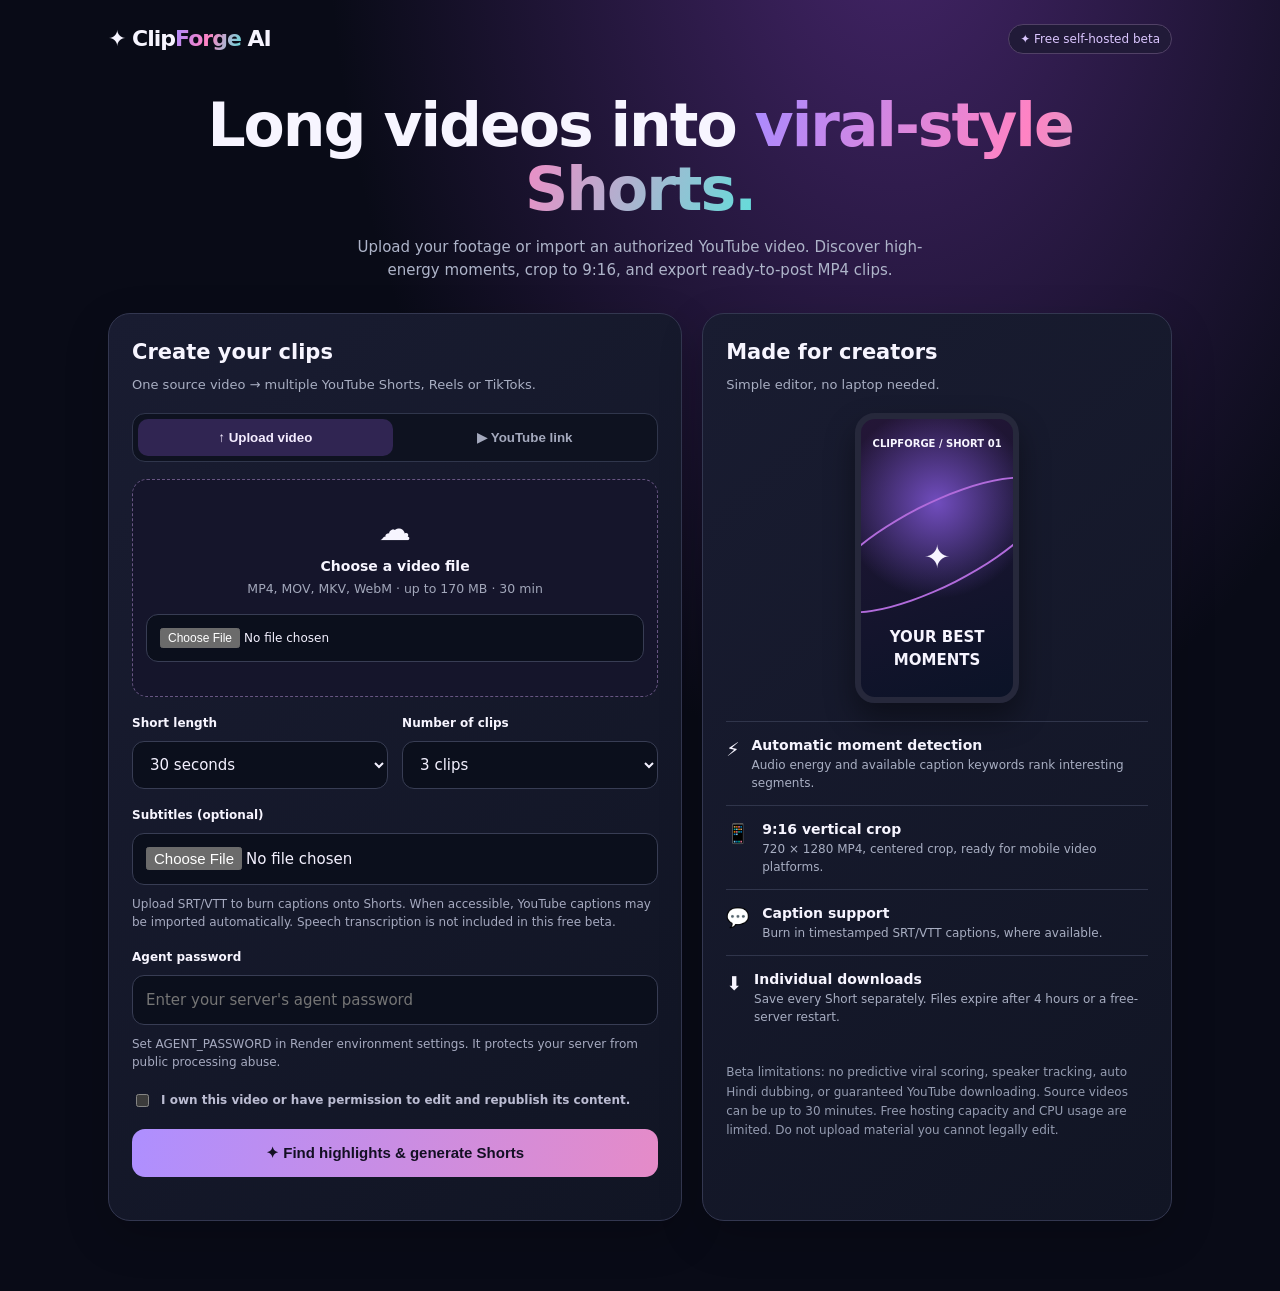
==== clipforge/index.html @ 9c1b3ed4 "Create responsive ClipForge UI for Android Chrome" ====
<!doctype html><html lang="en"><head><meta charset="utf-8"><meta name="viewport" content="width=device-width,initial-scale=1"><meta name="theme-color" content="#0c0b18"><title>ClipForge AI — Make Shorts</title><style>
:root{color-scheme:dark;--bg:#090b17;--panel:#15192a;--muted:#a8aec2;--accent:#a67bff}
*{box-sizing:border-box}body{margin:0;background:radial-gradient(ellipse at 70% -10%,#45256a 0%,transparent 45%),var(--bg);color:#f7f5ff;font:15px/1.5 system-ui,-apple-system,Segoe UI,sans-serif}main{max-width:1100px;margin:auto;padding:22px 18px 70px}nav{display:flex;align-items:center;justify-content:space-between;margin-bottom:38px}.logo{font-size:22px;font-weight:850;letter-spacing:-1px}.logo span,.hero strong{background:linear-gradient(110deg,#a98aff,#ff83c3,#62dedb);color:transparent;background-clip:text}.pill{border:1px solid #514166;background:#211a38;border-radius:100px;padding:5px 11px;color:#dbc6ff;font-size:12px}
.hero{text-align:center;margin:0 auto 32px}.hero h1{font-size:clamp(35px,6vw,60px);line-height:1.07;letter-spacing:-2px;margin:0 0 15px}.hero p{color:#aeb4c9;max-width:590px;margin:auto}.layout{display:grid;grid-template-columns:1.1fr .9fr;gap:20px}.panel{background:linear-gradient(140deg,#191c31,#111524);border:1px solid #333750;border-radius:22px;padding:23px;box-shadow:0 15px 45px #0003}.panel h2{margin:0;font-size:21px}.sub{font-size:13px;color:var(--muted);margin:6px 0 19px}.tabs{display:flex;padding:5px;border-radius:13px;background:#0e1220;border:1px solid #30364c;margin-bottom:17px;gap:5px}.tabs button{flex:1;border:0;border-radius:10px;padding:11px 9px;background:transparent;color:#a4a9bd;font-weight:750}.tabs button.active{background:#302552;color:#f4ecff}label{font-size:12px;font-weight:700;display:block;margin:17px 0 9px}input[type=url],input[type=password],input[type=file],select{width:100%;padding:13px;border:1px solid #383d54;background:#0b0f1c;border-radius:12px;color:#f4f1ff;font:inherit;outline:none}input:focus,select:focus{border-color:var(--accent)}.upload{border:1.5px dashed #675582;background:#15152b;border-radius:15px;padding:25px 13px;text-align:center}.upload .emoji{font-size:32px}.upload label{cursor:pointer;font-size:14px;margin:3px 0}.upload small{display:block;color:#a2a7ba}.upload input{margin-top:15px;font-size:12px}.filehelp{margin-top:9px;word-break:break-all;color:#beaedb;font-size:12px}.two{display:grid;grid-template-columns:1fr 1fr;gap:14px}.note{font-size:12px;color:#a6aac0;margin:10px 0}.check{display:flex;gap:9px;align-items:flex-start;font-size:12px;color:#bbbcd2;margin-top:20px}.check input{margin-top:3px;accent-color:#ae82ff}.primary{display:block;width:100%;border:0;border-radius:13px;padding:15px;margin-top:19px;color:#130f23;font-weight:850;font-size:15px;background:linear-gradient(100deg,#ae8fff,#e58bc8);cursor:pointer}.primary:disabled{opacity:.65;cursor:wait}.status{padding:12px;border-radius:12px;background:#222036;color:#d7c6ff;margin-top:15px;font-size:13px;display:none;word-break:break-word}.progress{height:8px;background:#35364c;border-radius:99px;overflow:hidden;margin-top:12px;display:none}.progress div{background:linear-gradient(90deg,#9f79ff,#f084be);height:100%;width:0%;transition:width .4s}.results{margin-top:20px}.clip{padding:14px;border-radius:13px;border:1px solid #333950;background:#0e1221;margin-top:11px}.clip b{display:block;font-size:14px}.clip small{color:#abb1c6}.clip a{display:inline-flex;margin-top:9px;border:1px solid #675a86;border-radius:10px;padding:8px 11px;color:#e9d8ff;font-size:12px;font-weight:700}.preview{height:290px;width:164px;margin:10px auto 18px;border-radius:20px;border:6px solid #26283b;background:radial-gradient(circle at 50% 30%,#714dbe,transparent 46%),linear-gradient(160deg,#241637,#0b1327);box-shadow:0 15px 30px #0006;position:relative;overflow:hidden;text-align:center}.preview:before{content:"";position:absolute;left:-50px;right:-50px;top:30%;height:80px;border:2px solid #b16bdb;border-radius:100%;transform:rotate(-27deg)}.preview .top{position:absolute;top:17px;left:0;right:0;font-size:10px;font-weight:750}.preview .mid{position:absolute;top:41%;left:0;right:0;font-size:32px;font-weight:900}.preview .bottom{position:absolute;bottom:26px;left:14px;right:14px;font-size:15px;font-weight:800}.feature{border-top:1px solid #30354b;padding:13px 0;display:flex;gap:12px}.feature b{display:block;font-size:14px}.feature span{display:block;color:var(--muted);font-size:12px}.feature .icon{font-size:19px}.foot{margin-top:24px;color:#959cb1;font-size:12px;line-height:1.6}.hidden{display:none!important}@media(max-width:760px){.layout{grid-template-columns:1fr}nav{margin-bottom:28px}.panel{padding:20px}.hero{margin-bottom:25px}.preview{height:240px;width:138px}.hero h1{letter-spacing:-1.3px}}</style></head>
<body><main><nav><div class="logo">✦ Clip<span>Forge</span> AI</div><div class="pill">✦ Free self-hosted beta</div></nav>
<section class="hero"><h1>Long videos into <strong>viral-style Shorts.</strong></h1><p>Upload your footage or import an authorized YouTube video. Discover high-energy moments, crop to 9:16, and export ready-to-post MP4 clips.</p></section>
<div class="layout"><section class="panel"><h2>Create your clips</h2><p class="sub">One source video → multiple YouTube Shorts, Reels or TikToks.</p>
<div class="tabs"><button class="active" id="uploadTab" type="button">↑ Upload video</button><button id="youtubeTab" type="button">▶ YouTube link</button></div>
<form id="jobForm"><div id="uploadBox" class="upload"><div class="emoji">☁️</div><label for="video">Choose a video file</label><small>MP4, MOV, MKV, WebM · up to 170 MB · 30 min</small><input id="video" type="file" accept="video/mp4,video/quicktime,video/x-matroska,video/webm,video/*"><div class="filehelp" id="filename"></div></div>
<div id="urlBox" class="hidden"><label for="youtube_url">YouTube video URL</label><input type="url" id="youtube_url" placeholder="https://youtu.be/..." inputmode="url"><p class="note">Only link videos you own or are licensed to reuse. Some YouTube imports may be blocked by hosting or YouTube.</p></div>
<div class="two"><div><label for="length">Short length</label><select id="length"><option value="15">15 seconds</option><option value="30" selected>30 seconds</option><option value="45">45 seconds</option><option value="60">60 seconds</option></select></div><div><label for="count">Number of clips</label><select id="count"><option value="1">1 clip</option><option value="3" selected>3 clips</option><option value="5">5 clips</option><option value="10">10 clips</option></select></div></div>
<label for="captions">Subtitles (optional)</label><input type="file" id="captions" accept=".srt,.vtt"><p class="note">Upload SRT/VTT to burn captions onto Shorts. When accessible, YouTube captions may be imported automatically. Speech transcription is not included in this free beta.</p>
<label for="password">Agent password</label><input id="password" type="password" placeholder="Enter your server's agent password" autocomplete="off" required><p class="note">Set AGENT_PASSWORD in Render environment settings. It protects your server from public processing abuse.</p>
<label class="check"><input id="rights" type="checkbox" required><span>I own this video or have permission to edit and republish its content.</span></label>
<button class="primary" id="generate" type="submit">✦ Find highlights & generate Shorts</button></form>
<div id="status" class="status" role="status" aria-live="polite"></div><div class="progress" id="bar"><div id="barFill"></div></div><div class="results" id="results"></div></section>
<aside class="panel"><h2>Made for creators</h2><p class="sub">Simple editor, no laptop needed.</p><div class="preview"><div class="top">CLIPFORGE / SHORT 01</div><div class="mid">✦</div><div class="bottom">YOUR BEST<br> MOMENTS</div></div>
<div class="feature"><div class="icon">⚡</div><div><b>Automatic moment detection</b><span>Audio energy and available caption keywords rank interesting segments.</span></div></div><div class="feature"><div class="icon">📱</div><div><b>9:16 vertical crop</b><span>720 × 1280 MP4, centered crop, ready for mobile video platforms.</span></div></div><div class="feature"><div class="icon">💬</div><div><b>Caption support</b><span>Burn in timestamped SRT/VTT captions, where available.</span></div></div><div class="feature"><div class="icon">⬇️</div><div><b>Individual downloads</b><span>Save every Short separately. Files expire after 4 hours or a free-server restart.</span></div></div>
<div class="foot">Beta limitations: no predictive viral scoring, speaker tracking, auto Hindi dubbing, or guaranteed YouTube downloading. Source videos can be up to 30 minutes. Free hosting capacity and CPU usage are limited. Do not upload material you cannot legally edit.</div>
</aside></div></main>
<script>
const $=id=>document.getElementById(id), uploadTab=$("uploadTab"),youtubeTab=$("youtubeTab");let mode="upload",job=null;
function switchMode(next){mode=next;uploadTab.classList.toggle("active",mode==="upload");youtubeTab.classList.toggle("active",mode==="youtube");$("uploadBox").classList.toggle("hidden",mode!=="upload");$("urlBox").classList.toggle("hidden",mode!=="youtube")}
uploadTab.onclick=()=>switchMode("upload");youtubeTab.onclick=()=>switchMode("youtube");$("video").onchange=()=>{$("filename").textContent=$("video").files[0]?.name||""};
function message(str){$("status").style.display="block";$("status").textContent=str}
function progress(p){$("bar").style.display="block";$("barFill").style.width=p+"%"}
function fmt(n){const m=Math.floor(n/60),s=Math.floor(n%60);return m+":"+String(s).padStart(2,"0")}
const sleep=ms=>new Promise(r=>setTimeout(r,ms));
$("jobForm").onsubmit=async(ev)=>{ev.preventDefault();if(mode==="upload"&&!$("video").files.length){message("Select a video file first.");return}if(mode==="youtube"&&!$("youtube_url").value.trim()){message("Paste your YouTube URL.");return}
$("generate").disabled=true;$("results").replaceChildren();progress(0);message("Uploading and creating your job…");
const form=new FormData();form.append("length",$("length").value);form.append("count",$("count").value);form.append("rights",$("rights").checked?"yes":"no");if(mode==="upload")form.append("video",$("video").files[0]);else form.append("youtube_url",$("youtube_url").value.trim());if($("captions").files.length)form.append("captions",$("captions").files[0]);let id;
try{const res=await fetch("/api/jobs",{method:"POST",headers:{"X-Agent-Password":$("password").value},body:form});const data=await res.json();if(!res.ok)throw Error(data.error||"Cannot start job");id=data.job_id;job=id}catch(err){message("Error: "+err.message);$("generate").disabled=false;return}
message("Job queued. Keep this page open during processing.");for(let attempt=0;attempt<360;attempt++){await sleep(2500);try{const res=await fetch("/api/jobs/"+id);const data=await res.json();if(!res.ok)throw Error(data.error||"Cannot check job");progress(data.progress||0);message((data.stage||data.status||"Processing")+" · "+(data.progress||0)+"%");
if(data.status==="failed")throw Error(data.error||"Video processing failed");
if(data.status==="completed"){message("Done! "+data.clips.length+" Shorts ready for download. "+(data.has_captions?"Subtitles were available.":"No caption track was available."));for(const clip of data.clips){const div=document.createElement("div");div.className="clip";const title=document.createElement("b");title.textContent=clip.title;const meta=document.createElement("small");meta.textContent="▶ "+fmt(clip.start)+" – "+fmt(clip.end)+" · "+clip.duration+" sec · relative highlight rank "+clip.score+"/100";const link=document.createElement("a");link.href="/api/jobs/"+id+"/clip/"+clip.id;link.textContent="↓ Download MP4";div.append(title,meta,document.createElement("br"),link);$("results").append(div)}$("generate").disabled=false;return}}
catch(err){message("Error: "+err.message);$("generate").disabled=false;return}}message("Processing is taking longer than expected. Refresh may lose the job progress.");$("generate").disabled=false};
</script></body></html>
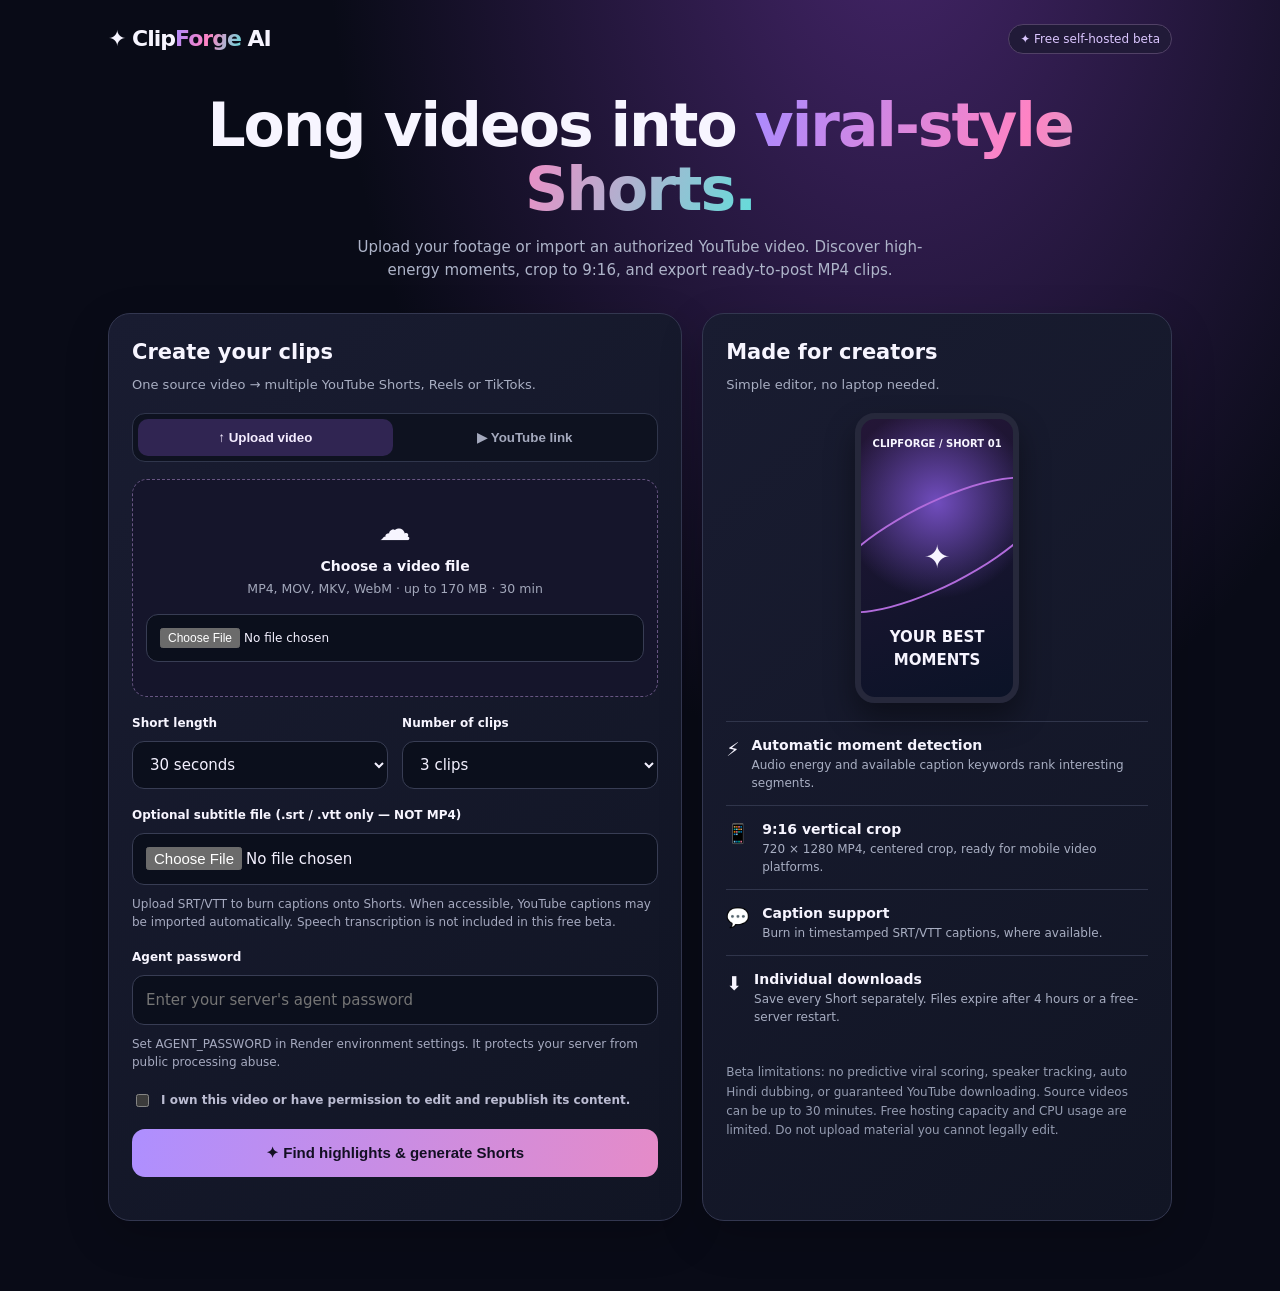
==== commit d0601fb3: "Make mobile subtitle picker auto-route MP4 uploads to video field" ====
--- a/clipforge/index.html
+++ b/clipforge/index.html
@@ -1,19 +1,19 @@
 <!doctype html><html lang="en"><head><meta charset="utf-8"><meta name="viewport" content="width=device-width,initial-scale=1"><meta name="theme-color" content="#0c0b18"><title>ClipForge AI — Make Shorts</title><style>
 :root{color-scheme:dark;--bg:#090b17;--panel:#15192a;--muted:#a8aec2;--accent:#a67bff}
 *{box-sizing:border-box}body{margin:0;background:radial-gradient(ellipse at 70% -10%,#45256a 0%,transparent 45%),var(--bg);color:#f7f5ff;font:15px/1.5 system-ui,-apple-system,Segoe UI,sans-serif}main{max-width:1100px;margin:auto;padding:22px 18px 70px}nav{display:flex;align-items:center;justify-content:space-between;margin-bottom:38px}.logo{font-size:22px;font-weight:850;letter-spacing:-1px}.logo span,.hero strong{background:linear-gradient(110deg,#a98aff,#ff83c3,#62dedb);color:transparent;background-clip:text}.pill{border:1px solid #514166;background:#211a38;border-radius:100px;padding:5px 11px;color:#dbc6ff;font-size:12px}
-.hero{text-align:center;margin:0 auto 32px}.hero h1{font-size:clamp(35px,6vw,60px);line-height:1.07;letter-spacing:-2px;margin:0 0 15px}.hero p{color:#aeb4c9;max-width:590px;margin:auto}.layout{display:grid;grid-template-columns:1.1fr .9fr;gap:20px}.panel{background:linear-gradient(140deg,#191c31,#111524);border:1px solid #333750;border-radius:22px;padding:23px;box-shadow:0 15px 45px #0003}.panel h2{margin:0;font-size:21px}.sub{font-size:13px;color:var(--muted);margin:6px 0 19px}.tabs{display:flex;padding:5px;border-radius:13px;background:#0e1220;border:1px solid #30364c;margin-bottom:17px;gap:5px}.tabs button{flex:1;border:0;border-radius:10px;padding:11px 9px;background:transparent;color:#a4a9bd;font-weight:750}.tabs button.active{background:#302552;color:#f4ecff}label{font-size:12px;font-weight:700;display:block;margin:17px 0 9px}input[type=url],input[type=password],input[type=file],select{width:100%;padding:13px;border:1px solid #383d54;background:#0b0f1c;border-radius:12px;color:#f4f1ff;font:inherit;outline:none}input:focus,select:focus{border-color:var(--accent)}.upload{border:1.5px dashed #675582;background:#15152b;border-radius:15px;padding:25px 13px;text-align:center}.upload .emoji{font-size:32px}.upload label{cursor:pointer;font-size:14px;margin:3px 0}.upload small{display:block;color:#a2a7ba}.upload input{margin-top:15px;font-size:12px}.filehelp{margin-top:9px;word-break:break-all;color:#beaedb;font-size:12px}.two{display:grid;grid-template-columns:1fr 1fr;gap:14px}.note{font-size:12px;color:#a6aac0;margin:10px 0}.check{display:flex;gap:9px;align-items:flex-start;font-size:12px;color:#bbbcd2;margin-top:20px}.check input{margin-top:3px;accent-color:#ae82ff}.primary{display:block;width:100%;border:0;border-radius:13px;padding:15px;margin-top:19px;color:#130f23;font-weight:850;font-size:15px;background:linear-gradient(100deg,#ae8fff,#e58bc8);cursor:pointer}.primary:disabled{opacity:.65;cursor:wait}.status{padding:12px;border-radius:12px;background:#222036;color:#d7c6ff;margin-top:15px;font-size:13px;display:none;word-break:break-word}.progress{height:8px;background:#35364c;border-radius:99px;overflow:hidden;margin-top:12px;display:none}.progress div{background:linear-gradient(90deg,#9f79ff,#f084be);height:100%;width:0%;transition:width .4s}.results{margin-top:20px}.clip{padding:14px;border-radius:13px;border:1px solid #333950;background:#0e1221;margin-top:11px}.clip b{display:block;font-size:14px}.clip small{color:#abb1c6}.clip a{display:inline-flex;margin-top:9px;border:1px solid #675a86;border-radius:10px;padding:8px 11px;color:#e9d8ff;font-size:12px;font-weight:700}.preview{height:290px;width:164px;margin:10px auto 18px;border-radius:20px;border:6px solid #26283b;background:radial-gradient(circle at 50% 30%,#714dbe,transparent 46%),linear-gradient(160deg,#241637,#0b1327);box-shadow:0 15px 30px #0006;position:relative;overflow:hidden;text-align:center}.preview:before{content:"";position:absolute;left:-50px;right:-50px;top:30%;height:80px;border:2px solid #b16bdb;border-radius:100%;transform:rotate(-27deg)}.preview .top{position:absolute;top:17px;left:0;right:0;font-size:10px;font-weight:750}.preview .mid{position:absolute;top:41%;left:0;right:0;font-size:32px;font-weight:900}.preview .bottom{position:absolute;bottom:26px;left:14px;right:14px;font-size:15px;font-weight:800}.feature{border-top:1px solid #30354b;padding:13px 0;display:flex;gap:12px}.feature b{display:block;font-size:14px}.feature span{display:block;color:var(--muted);font-size:12px}.feature .icon{font-size:19px}.foot{margin-top:24px;color:#959cb1;font-size:12px;line-height:1.6}.hidden{display:none!important}@media(max-width:760px){.layout{grid-template-columns:1fr}nav{margin-bottom:28px}.panel{padding:20px}.hero{margin-bottom:25px}.preview{height:240px;width:138px}.hero h1{letter-spacing:-1.3px}}</style></head>
+.hero{text-align:center;margin:0 auto 32px}.hero h1{font-size:clamp(35px,6vw,60px);line-height:1.07;letter-spacing:-2px;margin:0 0 15px}.hero p{color:#aeb4c9;max-width:590px;margin:auto}.layout{display:grid;grid-template-columns:1.1fr .9fr;gap:20px}.panel{background:linear-gradient(140deg,#191c31,#111524);border:1px solid #333750;border-radius:22px;padding:23px;box-shadow:0 15px 45px #0003}.panel h2{margin:0;font-size:21px}.sub{font-size:13px;color:var(--muted);margin:6px 0 19px}.tabs{display:flex;padding:5px;border-radius:13px;background:#0e1220;border:1px solid #30364c;margin-bottom:17px;gap:5px}.tabs button{flex:1;border:0;border-radius:10px;padding:11px 9px;background:transparent;color:#a4a9bd;font-weight:750}.tabs button.active{background:#302552;color:#f4ecff}label{font-size:12px;font-weight:700;display:block;margin:17px 0 9px}input[type=url],input[type=password],input[type=file],select{width:100%;padding:13px;border:1px solid #383d54;background:#0b0f1c;border-radius:12px;color:#f4f1ff;font:inherit;outline:none}input:focus,select:focus{border-color:var(--accent)}.upload{border:1.5px dashed #675582;background:#15152b;border-radius:15px;padding:25px 13px;text-align:center}.upload .emoji{font-size:32px}.upload label{cursor:pointer;font-size:14px;margin:3px 0}.upload small{display:block;color:#a2a7ba}.upload input{margin-top:15px;font-size:12px}.filehelp{margin-top:9px;word-break:break-all;color:#beaedb;font-size:12px}.two{display:grid;grid-template-columns:1fr 1fr;gap:14px}.note{font-size:12px;color:#a6aac0;margin:10px 0}.check{display:flex;gap:9px;align-items:flex-start;font-size:12px;color:#bbbcd2;margin-top:20px}.check input{margin-top:3px;accent-color:#ae82ff}.primary{display:block;width:100%;border:0;border-radius:13px;padding:15px;margin-top:19px;color:#130f23;font-weight:850;font-size:15px;background:linear-gradient(100deg,#ae8fff,#e58bc8);cursor:pointer}.primary:disabled{opacity:.65;cursor:wait}.status{padding:12px;border-radius:12px;background:#222036;color:#d7c6ff;margin-top:15px;font-size:13px;display:none;word-break:break-word}.progress{height:8px;background:#35364c;border-radius:99px;overflow:hidden;margin-top:12px;display:none}.progress div{background:linear-gradient(90deg,#9f79ff,#f084be);height:100%;width:0%;transition:width .4s}.results{margin-top:20px}.clip{padding:14px;border-radius:13px;border:1px solid #333950;background:#0e1221;margin-top:11px}.clip b{display:block;font-size:14px}.clip small{color:#abb1c6}.clip a{display:inline-flex;margin-top:9px;border:1px solid #675a86;border-radius:10px;padding:8px 11px;color:#e9d8ff;font-size:12px;font-weight:700}.preview{height:290px;width:164px;margin:10px auto 18px;border-radius:20px;border:6px solid #26283b;background:radial-gradient(circle at 50% 30%,#714dbe,transparent 46%),linear-gradient(160deg,#241637,#0b1327);box-shadow:0 15px 30px #0006;position:relative;overflow:hidden;text-align:center}.preview:before{content:"";position:absolute;left:-50px;right:-50px;top:30%;height:80px;border:2px solid #b16bdb;border-radius:100%;transform:rotate(-27deg)}.preview .top{position:absolute;top:17px;left:0;right:0;font-size:10px;font-weight:750}.preview .mid{position:absolute;top:41%;left:0;right:0;font-size:32px;font-weight:900}.preview .bottom{position:absolute;bottom:26px;left:14px;right:14px;font-size:15px;font-weight:800}.feature{border-top:1px solid #30354b;padding:13px 0;display:flex;gap:12px}.feature b{display:block;font-size:14px}.feature span{display:block;color:var(--muted);font-size:12px}.feature .icon{font-size:19px}.foot{margin-top:24px;color:#959cb1;font-size:12px;line-height:1.6} .fallback{padding:16px;border:1px solid #786193;border-radius:14px;background:#25203b;margin-top:13px}.fallback b{display:block;font-size:15px}.fallback p{font-size:13px;color:#cec4dd;margin:6px 0 12px}.fallback button{width:100%;border:0;border-radius:11px;padding:12px;background:linear-gradient(105deg,#ac90ff,#f19ac9);color:#181027;font-weight:800}.fallback a{display:block;text-align:center;margin-top:12px;font-size:12px;color:#d9c6ff;text-decoration:underline}.hidden{display:none!important}@media(max-width:760px){.layout{grid-template-columns:1fr}nav{margin-bottom:28px}.panel{padding:20px}.hero{margin-bottom:25px}.preview{height:240px;width:138px}.hero h1{letter-spacing:-1.3px}}</style></head>
 <body><main><nav><div class="logo">✦ Clip<span>Forge</span> AI</div><div class="pill">✦ Free self-hosted beta</div></nav>
 <section class="hero"><h1>Long videos into <strong>viral-style Shorts.</strong></h1><p>Upload your footage or import an authorized YouTube video. Discover high-energy moments, crop to 9:16, and export ready-to-post MP4 clips.</p></section>
 <div class="layout"><section class="panel"><h2>Create your clips</h2><p class="sub">One source video → multiple YouTube Shorts, Reels or TikToks.</p>
 <div class="tabs"><button class="active" id="uploadTab" type="button">↑ Upload video</button><button id="youtubeTab" type="button">▶ YouTube link</button></div>
 <form id="jobForm"><div id="uploadBox" class="upload"><div class="emoji">☁️</div><label for="video">Choose a video file</label><small>MP4, MOV, MKV, WebM · up to 170 MB · 30 min</small><input id="video" type="file" accept="video/mp4,video/quicktime,video/x-matroska,video/webm,video/*"><div class="filehelp" id="filename"></div></div>
-<div id="urlBox" class="hidden"><label for="youtube_url">YouTube video URL</label><input type="url" id="youtube_url" placeholder="https://youtu.be/..." inputmode="url"><p class="note">Only link videos you own or are licensed to reuse. Some YouTube imports may be blocked by hosting or YouTube.</p></div>
+<div id="urlBox" class="hidden"><label for="youtube_url">YouTube video URL</label><input type="url" id="youtube_url" placeholder="https://youtu.be/..." inputmode="url"><p class="note">Only link videos you own or are licensed to reuse. Important: YouTube is currently refusing many cloud-server imports with HTTP 403. If it fails, use the original video file instead.</p></div>
 <div class="two"><div><label for="length">Short length</label><select id="length"><option value="15">15 seconds</option><option value="30" selected>30 seconds</option><option value="45">45 seconds</option><option value="60">60 seconds</option></select></div><div><label for="count">Number of clips</label><select id="count"><option value="1">1 clip</option><option value="3" selected>3 clips</option><option value="5">5 clips</option><option value="10">10 clips</option></select></div></div>
-<label for="captions">Subtitles (optional)</label><input type="file" id="captions" accept=".srt,.vtt"><p class="note">Upload SRT/VTT to burn captions onto Shorts. When accessible, YouTube captions may be imported automatically. Speech transcription is not included in this free beta.</p>
+<label for="captions">Optional subtitle file (.srt / .vtt only — NOT MP4)</label><input type="file" id="captions" accept=".srt,.vtt,text/vtt,application/x-subrip"><p class="note">Upload SRT/VTT to burn captions onto Shorts. When accessible, YouTube captions may be imported automatically. Speech transcription is not included in this free beta.</p>
 <label for="password">Agent password</label><input id="password" type="password" placeholder="Enter your server's agent password" autocomplete="off" required><p class="note">Set AGENT_PASSWORD in Render environment settings. It protects your server from public processing abuse.</p>
 <label class="check"><input id="rights" type="checkbox" required><span>I own this video or have permission to edit and republish its content.</span></label>
 <button class="primary" id="generate" type="submit">✦ Find highlights & generate Shorts</button></form>
-<div id="status" class="status" role="status" aria-live="polite"></div><div class="progress" id="bar"><div id="barFill"></div></div><div class="results" id="results"></div></section>
+<div id="status" class="status" role="status" aria-live="polite"></div><div id="fallback" class="fallback hidden" role="alert"><b>Video link blocked by YouTube</b><p>Our free server cannot fetch this video. No amount of refreshing your phone will fix a YouTube 403. Use a video file you own or have permission to edit, then the app can process it.</p><button id="fallbackUpload" type="button">↑ Select a video from my phone</button><a href="https://studio.youtube.com" target="_blank" rel="noopener">Your own YouTube video? Open YouTube Studio</a></div><div class="progress" id="bar"><div id="barFill"></div></div><div class="results" id="results"></div></section>
 <aside class="panel"><h2>Made for creators</h2><p class="sub">Simple editor, no laptop needed.</p><div class="preview"><div class="top">CLIPFORGE / SHORT 01</div><div class="mid">✦</div><div class="bottom">YOUR BEST<br> MOMENTS</div></div>
 <div class="feature"><div class="icon">⚡</div><div><b>Automatic moment detection</b><span>Audio energy and available caption keywords rank interesting segments.</span></div></div><div class="feature"><div class="icon">📱</div><div><b>9:16 vertical crop</b><span>720 × 1280 MP4, centered crop, ready for mobile video platforms.</span></div></div><div class="feature"><div class="icon">💬</div><div><b>Caption support</b><span>Burn in timestamped SRT/VTT captions, where available.</span></div></div><div class="feature"><div class="icon">⬇️</div><div><b>Individual downloads</b><span>Save every Short separately. Files expire after 4 hours or a free-server restart.</span></div></div>
 <div class="foot">Beta limitations: no predictive viral scoring, speaker tracking, auto Hindi dubbing, or guaranteed YouTube downloading. Source videos can be up to 30 minutes. Free hosting capacity and CPU usage are limited. Do not upload material you cannot legally edit.</div>
@@ -22,16 +22,25 @@
 const $=id=>document.getElementById(id), uploadTab=$("uploadTab"),youtubeTab=$("youtubeTab");let mode="upload",job=null;
 function switchMode(next){mode=next;uploadTab.classList.toggle("active",mode==="upload");youtubeTab.classList.toggle("active",mode==="youtube");$("uploadBox").classList.toggle("hidden",mode!=="upload");$("urlBox").classList.toggle("hidden",mode!=="youtube")}
 uploadTab.onclick=()=>switchMode("upload");youtubeTab.onclick=()=>switchMode("youtube");$("video").onchange=()=>{$("filename").textContent=$("video").files[0]?.name||""};
+$("captions").onchange=()=>{
+  const file=$("captions").files[0];if(!file)return;
+  if(/\.(mp4|mov|mkv|m4v|webm)$/i.test(file.name)){
+    try{const data=new DataTransfer();data.items.add(file);$("video").files=data.files;switchMode("upload");$("filename").textContent=file.name;$("captions").value="";message("✅ MP4 selected as video automatically. Subtitles are optional — leave that field empty.");$("uploadBox").scrollIntoView({behavior:"smooth",block:"center"});}
+    catch(e){message("This is a video, not a subtitle. Select the MP4 in the Upload video box and leave subtitles empty.");$("captions").value="";}
+  }else if(!/\.(srt|vtt)$/i.test(file.name)){message("Subtitle field only accepts .srt or .vtt files.");$("captions").value="";}
+};
 function message(str){$("status").style.display="block";$("status").textContent=str}
 function progress(p){$("bar").style.display="block";$("barFill").style.width=p+"%"}
 function fmt(n){const m=Math.floor(n/60),s=Math.floor(n%60);return m+":"+String(s).padStart(2,"0")}
 const sleep=ms=>new Promise(r=>setTimeout(r,ms));
+function showFallback(error){if(mode==="youtube"&&/(youtube|403|forbidden|download request|access restriction)/i.test(String(error)))$("fallback").classList.remove("hidden")}
+$("fallbackUpload").onclick=()=>{switchMode("upload");$("uploadBox").scrollIntoView({behavior:"smooth",block:"center"});$("video").click()};
 $("jobForm").onsubmit=async(ev)=>{ev.preventDefault();if(mode==="upload"&&!$("video").files.length){message("Select a video file first.");return}if(mode==="youtube"&&!$("youtube_url").value.trim()){message("Paste your YouTube URL.");return}
 $("generate").disabled=true;$("results").replaceChildren();progress(0);message("Uploading and creating your job…");
 const form=new FormData();form.append("length",$("length").value);form.append("count",$("count").value);form.append("rights",$("rights").checked?"yes":"no");if(mode==="upload")form.append("video",$("video").files[0]);else form.append("youtube_url",$("youtube_url").value.trim());if($("captions").files.length)form.append("captions",$("captions").files[0]);let id;
-try{const res=await fetch("/api/jobs",{method:"POST",headers:{"X-Agent-Password":$("password").value},body:form});const data=await res.json();if(!res.ok)throw Error(data.error||"Cannot start job");id=data.job_id;job=id}catch(err){message("Error: "+err.message);$("generate").disabled=false;return}
+try{const res=await fetch("/api/jobs",{method:"POST",headers:{"X-Agent-Password":$("password").value},body:form});const data=await res.json();if(!res.ok)throw Error(data.error||"Cannot start job");id=data.job_id;job=id}catch(err){message("Error: "+err.message);showFallback(err.message);$("generate").disabled=false;return}
 message("Job queued. Keep this page open during processing.");for(let attempt=0;attempt<360;attempt++){await sleep(2500);try{const res=await fetch("/api/jobs/"+id);const data=await res.json();if(!res.ok)throw Error(data.error||"Cannot check job");progress(data.progress||0);message((data.stage||data.status||"Processing")+" · "+(data.progress||0)+"%");
 if(data.status==="failed")throw Error(data.error||"Video processing failed");
 if(data.status==="completed"){message("Done! "+data.clips.length+" Shorts ready for download. "+(data.has_captions?"Subtitles were available.":"No caption track was available."));for(const clip of data.clips){const div=document.createElement("div");div.className="clip";const title=document.createElement("b");title.textContent=clip.title;const meta=document.createElement("small");meta.textContent="▶ "+fmt(clip.start)+" – "+fmt(clip.end)+" · "+clip.duration+" sec · relative highlight rank "+clip.score+"/100";const link=document.createElement("a");link.href="/api/jobs/"+id+"/clip/"+clip.id;link.textContent="↓ Download MP4";div.append(title,meta,document.createElement("br"),link);$("results").append(div)}$("generate").disabled=false;return}}
-catch(err){message("Error: "+err.message);$("generate").disabled=false;return}}message("Processing is taking longer than expected. Refresh may lose the job progress.");$("generate").disabled=false};
+catch(err){message("Error: "+err.message);showFallback(err.message);$("generate").disabled=false;return}}message("Processing is taking longer than expected. Refresh may lose the job progress.");$("generate").disabled=false};
 </script></body></html>
